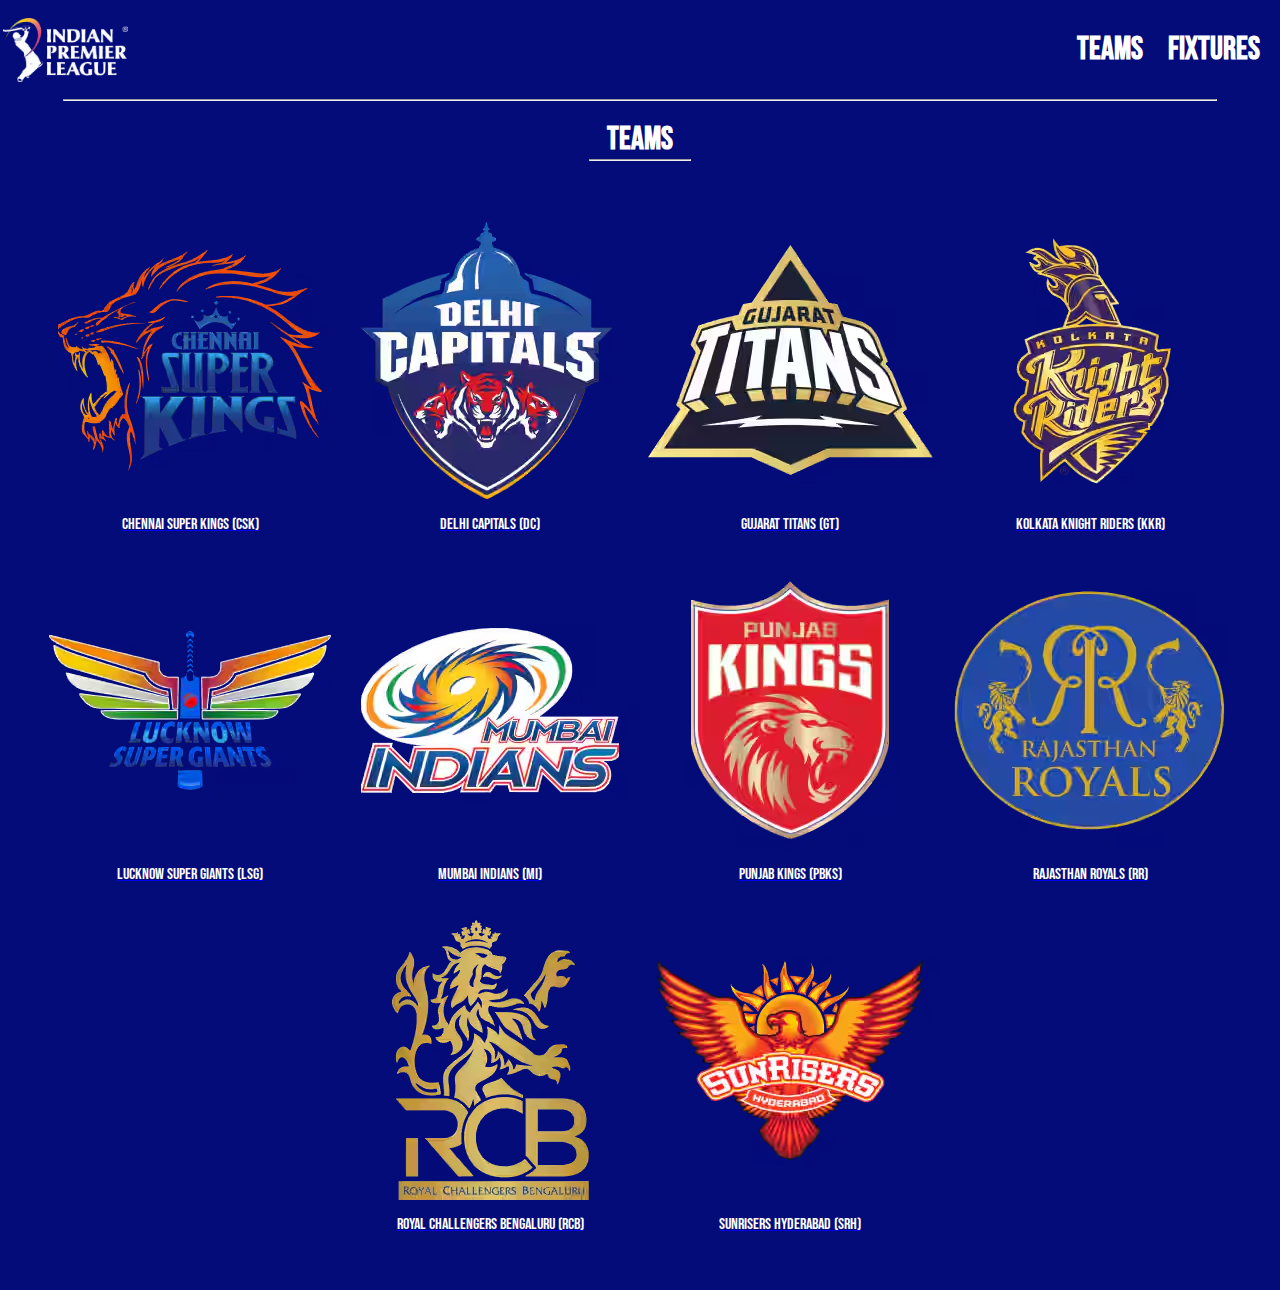
==== index.html @ 424b0120 "Initial commit" ====
<!DOCTYPE html>
<html lang="en">
<head>
    <meta charset="UTF-8">
    <meta name="viewport" content="width=device-width, initial-scale=1.0">
    <title>IPL T20 2025 Schedule</title>
    <link rel="shortcut icon" href="./resources/icons/ipl-ico.ico">
    <link rel="stylesheet" href="./css/styles.css">
</head>
<body>
    <header>
        <nav>
            <img src="./resources/icons/indian-premier-league.avif" alt="IPL-Logo">
            <ul>
                <li><a href="#">Teams</a></li>
                <li><a href="./fixtures.html">Fixtures</a></li>
            </ul>
        </nav>
    </header>
    <hr><br>
    <div class="heading" align="center">
        <h1>Teams</h1>
        <hr><br>
    </div>
    <div id="container"></div>
    
    <script src="./js/main.js"></script>
</body>
</html>
---- css/styles.css ----
/* @import url('https://fonts.googleapis.com/css2?family=Kanit:ital,wght@0,100;0,200;0,300;0,400;0,500;0,600;0,700;0,800;0,900;1,100;1,200;1,300;1,400;1,500;1,600;1,700;1,800;1,900&display=swap'); */
@import url('https://fonts.googleapis.com/css2?family=Bebas+Neue&display=swap');

* {
    margin: 0;
    font-family: Bebas Neue, serif;
}
body {
    background: #040c7a;
    display: flex;
    align-items: center;
    flex-direction: column;
}

header {
    width: 100%;
    margin: 10px;
    text-transform: uppercase;
    font-size: 200%;
    font-weight: 600;
    align-items: start;
}
header nav {
    display: flex;
    align-items: center;
    justify-content: space-between;
}
header nav img {
    width: 10%;
}

header nav ul {
    float: right;
    padding: 10px;
}
header nav ul li {
    list-style-type: none;
    display: inline-block;
    padding: 10px;
}
header nav ul li a {
    text-decoration: none;
    color: white;
}
header nav ul li a:hover { 
    text-decoration: underline;
    color: white;
}

hr {
    width: 90%;
}
.heading h1 {
    color: white;
}
.heading hr {
    width: 100px;
}

#container {
    display: flex;
    justify-content: center;
    flex-wrap: wrap;
    padding: 30px;
}
#container .cards {
    height: 350px;
    width: 300px;
}
#container .cards figcaption {
    text-align: center;
    color: white;
}

#containerTable {
    text-align: center;
    color: white;
    font-size: larger;
}
#containerTable table > tbody > tr > td {
    padding: 20px;
}

td {
    position: relative;
    width: 100px;
}
.bgImg {
    position: absolute;
    width: 100%;
    height: 100%;
    top: 0;
    left: 0;
    opacity: 0.4;
    z-index: -1;
}
td.teamCell {
    width: 30%;
    cursor: pointer;
    font-size: larger;
}
td.teamCell:hover > .bgImg, td.teamCell:hover {
    transition: 1s;
    opacity: 1;
    z-index: 1;
    color: #040c7a;
}

td.vsCell {
    width: auto;
}
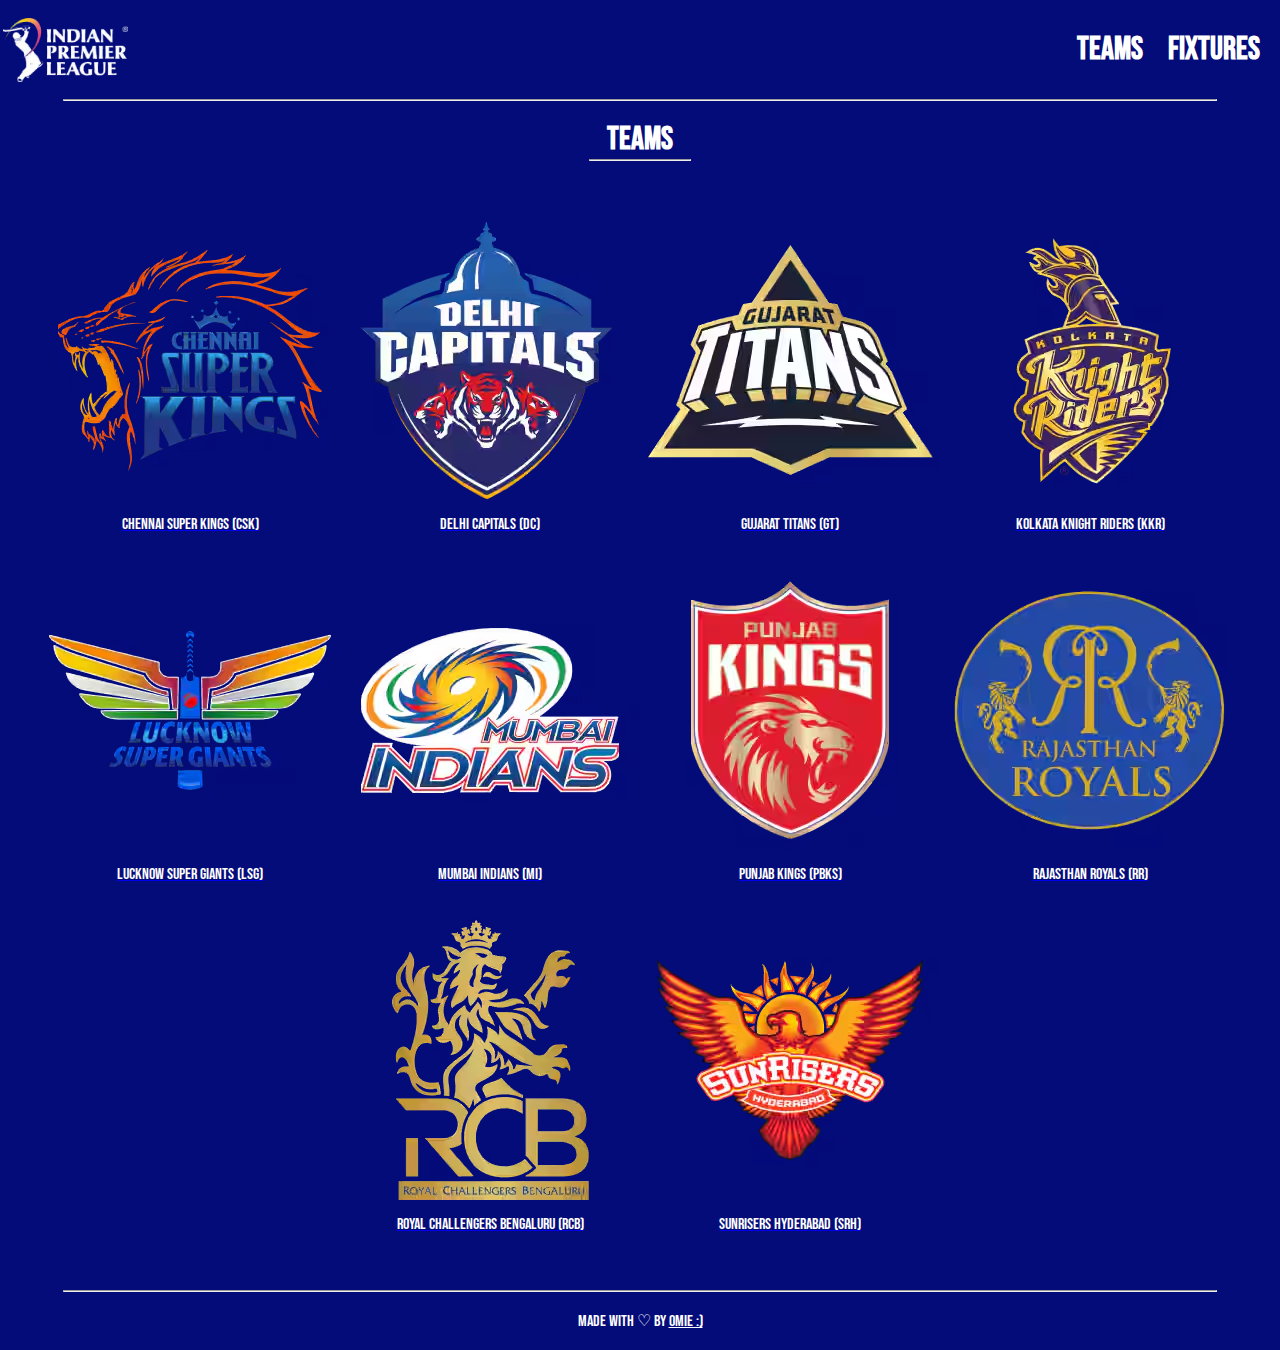
==== commit a8032797: "footer added" ====
--- a/index.html
+++ b/index.html
@@ -24,6 +24,11 @@
     </div>
     <div id="container"></div>
     
+    <hr><br>
+    <footer>
+        <p>Made with ♡ by <a href="https://github.com/hOMie03/" target="_blank">omie :)</a></p>
+    </footer>
+    <br>
     <script src="./js/main.js"></script>
 </body>
 </html>--- a/css/styles.css
+++ b/css/styles.css
@@ -109,3 +109,10 @@
 td.vsCell {
     width: auto;
 }
+
+footer {
+    color: white;
+}
+footer a {
+    color: white;
+}